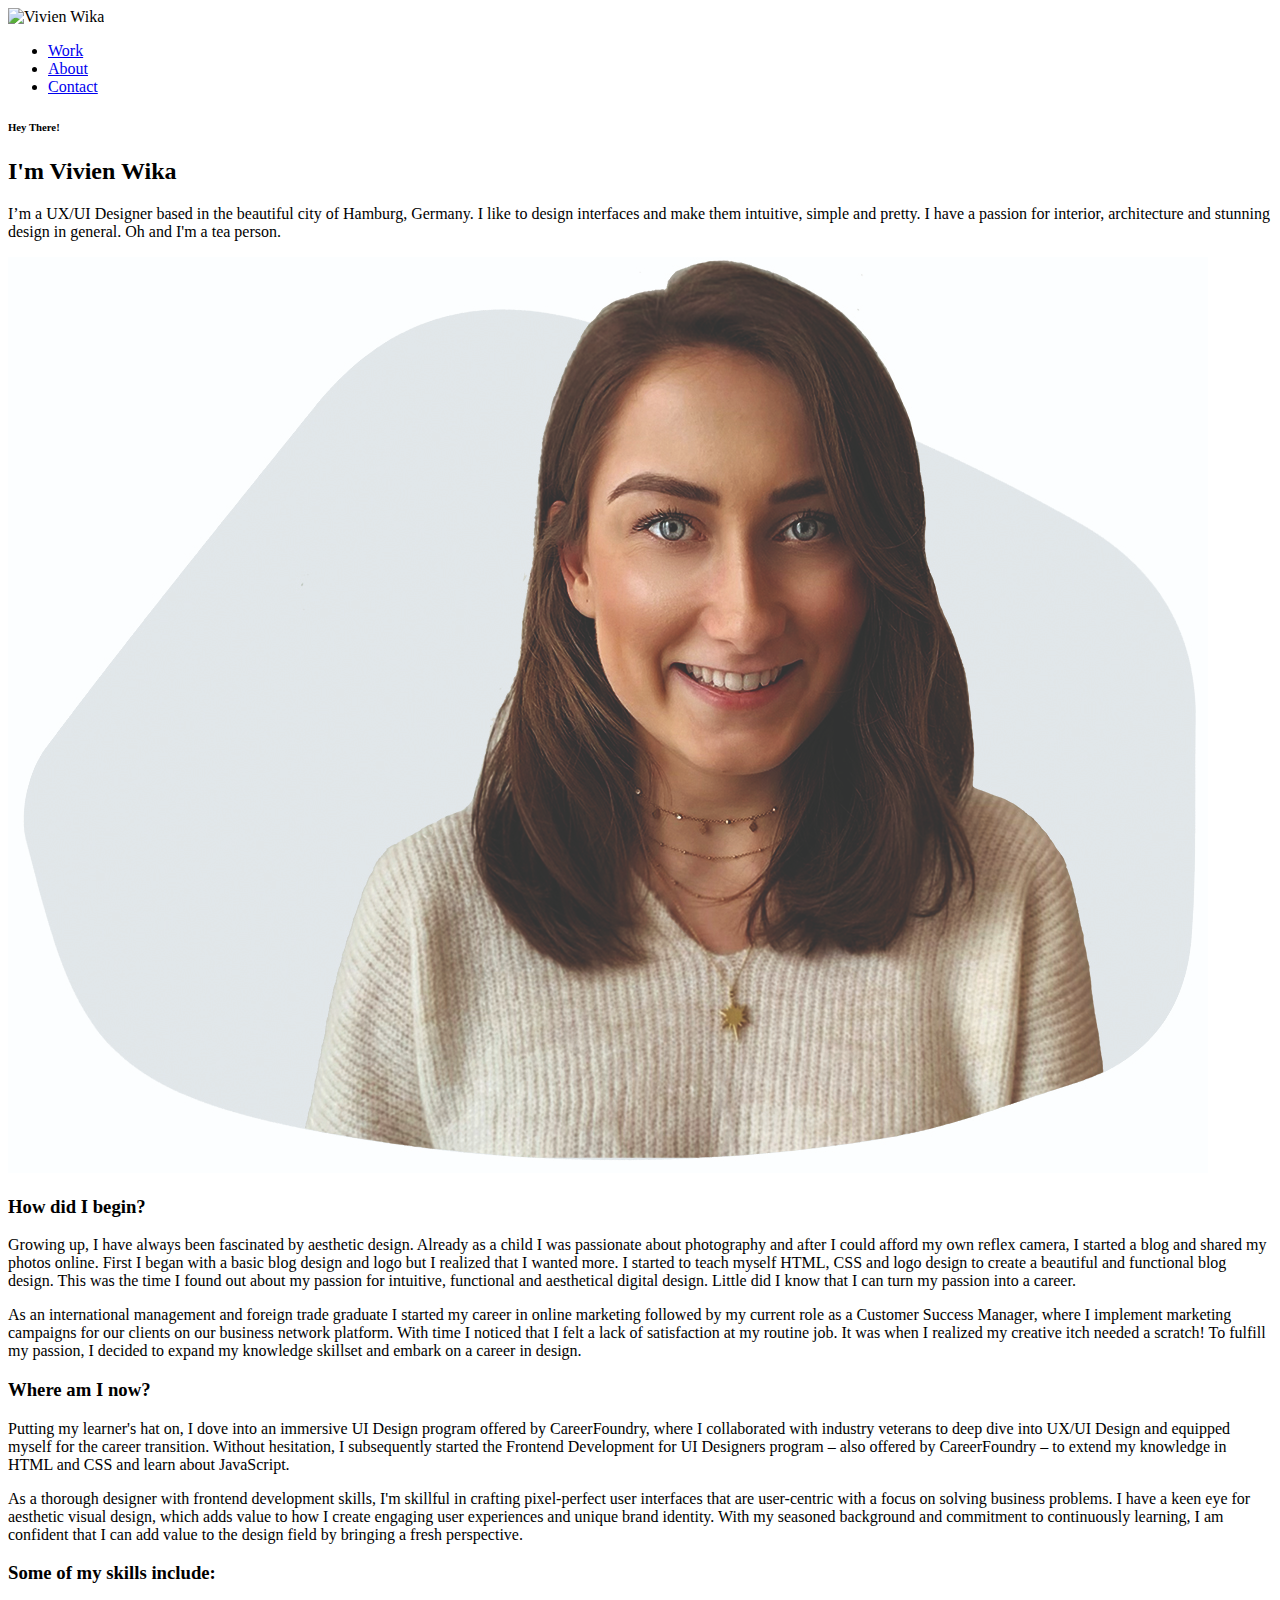
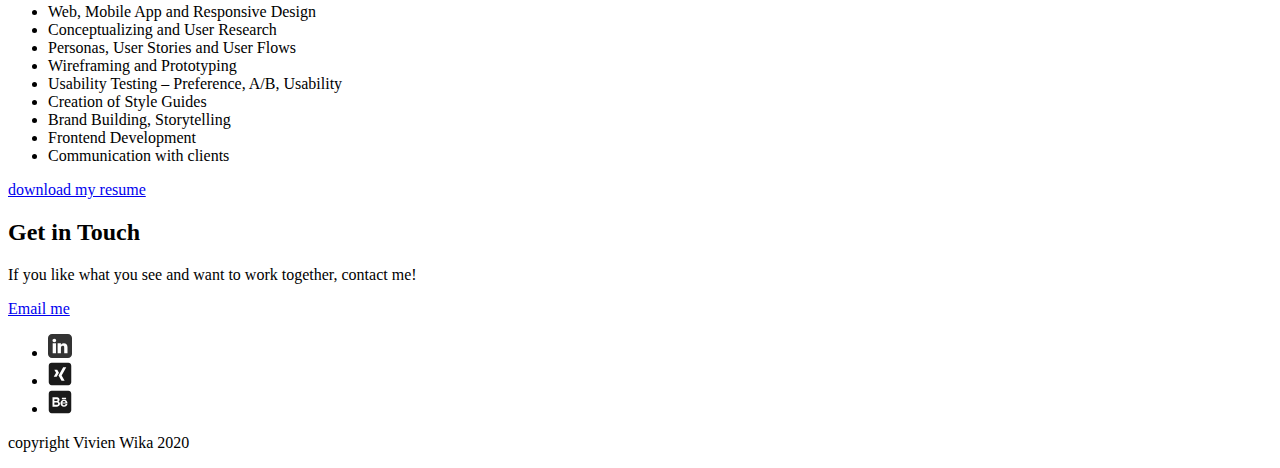
==== about.html @ 9d36b04e "Initial commit" ====
<!DOCTYPE HTML>
<html>

<head>
  <link rel="apple-touch-icon" sizes="152x152" href="img/favicon/apple-touch-icon.png">
  <link rel="icon" type="image/png" sizes="32x32" href="img/favicon/favicon-32x32.png">
  <link rel="icon" type="image/png" sizes="16x16" href="img/favicon/favicon-16x16.png">
  <link rel="manifest" href="img/favicon/site.webmanifest">
  <link rel="mask-icon" href="img/favicon/safari-pinned-tab.svg" color="#5bbad5">
  <meta name="msapplication-TileColor" content="#2b5797">
  <meta name="theme-color" content="#ffffff">
  <meta http-equiv="Content-Type" content="text/html; charset=utf-8">
  <meta name="author" content="YourName">
  <meta name="description" content="Short description including keywords related to the pages content for SEO purposes">
  <title>About Me</title>
</head>

<body>
  <!-- For the header -->
  <header>
    <!-- For the navigation -->
    <div>
      <img src="img/logo.png" alt="Vivien Wika">
      <nav>
        <ul>
          <li> <a href="index.html">Work</a></li>
          <li> <a href="about.html">About</a></li>
          <li> <a href="#contact">Contact</a></li>
        </ul>
      </nav>
    </div>
  </header>

  <!-- For the main section  -->
  <main>
    <div>
      <div>
        <div>
          <h6>Hey There!</h6>
          <h2>I'm Vivien Wika</h2>
          <p>I’m a UX/UI Designer based in the beautiful city of Hamburg, Germany. I like to design interfaces and make them intuitive, simple and pretty. I have a passion for interior, architecture and stunning design in general. Oh and I'm a tea
            person.</p>
        </div>
        <div>
          <picture>
            <source srcset="img/about/about_page@1x.jpg" media="(max-width:767px)">
            <img src="img/about/about_page@2x.jpg" alt="Vivien Wika">
          </picture>
        </div>
      </div>
    </div>

    <div>
      <div>
        <h3>How did I begin?</h3>
        <p>Growing up, I have always been fascinated by aesthetic design. Already as a child I was passionate about photography and after I could afford my own reflex camera, I started a blog and shared my photos online. First I began with a basic
          blog design and logo but I realized that I wanted more. I started to teach myself HTML, CSS and logo design to create a beautiful and functional blog design. This was the time I found out about my passion for intuitive, functional and
          aesthetical digital design. Little did I know that I can turn my passion into a career.</p>
        <p>As an international management and foreign trade graduate I started my career in online marketing followed by my current role as a Customer Success Manager, where I implement marketing campaigns for our clients on our business network
          platform. With time I noticed that I felt a lack of satisfaction at my routine job. It was when I realized my creative itch needed a scratch! To fulfill my passion, I decided to expand my knowledge skillset and embark on a career in design.
        </p>
        <h3>Where am I now?</h3>
        <p>Putting my learner's hat on, I dove into an immersive UI Design program offered by CareerFoundry, where I collaborated with industry veterans to deep dive into UX/UI Design and equipped myself for the career transition. Without hesitation,
          I subsequently started the Frontend Development for UI Designers program – also offered by CareerFoundry – to extend my knowledge in HTML and CSS and learn about JavaScript.</p>
        <p>As a thorough designer with frontend development skills, I'm skillful in crafting pixel-perfect user interfaces that are user-centric with a focus on solving business problems. I have a keen eye for aesthetic visual design, which adds
          value to how I create engaging user experiences and unique brand identity. With my seasoned background and commitment to continuously learning, I am confident that I can add value to the design field by bringing a fresh perspective.
        </p>
        <h3>Some of my skills include:</h3>
        <ul>
          <li>Web, Mobile App and Responsive Design</li>
          <li>Conceptualizing and User Research</li>
          <li>Personas, User Stories and User Flows</li>
          <li>Wireframing and Prototyping</li>
          <li>Usability Testing – Preference, A/B, Usability</li>
          <li>Creation of Style Guides</li>
          <li>Brand Building, Storytelling</li>
          <li>Frontend Development</li>
          <li>Communication with clients‍</li>
        </ul>
        <a href="files/cv.pdf">download my resume</a>
      </div>
    </div>


  </main>

  <!-- For the footer  -->
  <footer id="contact">
    <div>
      <h2>Get in Touch</h2>
      <p>If you like what you see and want to work together, contact me!</p>
      <div>
        <a href="mailto:hello@vivienwika.com">Email me</a>
      </div>
      <div>
        <ul>
          <li> <a href="https://www.linkedin.com/in/vivien-wika/" target="_blank">
              <svg height="24" id="svg4647" version="1.1" viewBox="0 0 6.3499999 6.3500002" width="24" xmlns="http://www.w3.org/2000/svg" xmlns:cc="http://creativecommons.org/ns#" xmlns:dc="http://purl.org/dc/elements/1.1/"
                xmlns:inkscape="http://www.inkscape.org/namespaces/inkscape" xmlns:rdf="http://www.w3.org/1999/02/22-rdf-syntax-ns#" xmlns:sodipodi="http://sodipodi.sourceforge.net/DTD/sodipodi-0.dtd" xmlns:svg="http://www.w3.org/2000/svg">
                <defs id="defs4641" />
                <g id="layer1" transform="translate(0,-290.64999)">
                  <path
                    d="M 1.058333,234.10475 C 0.47201702,234.10475 2.4999999e-8,234.57677 2.4999999e-8,235.16308 v 4.23334 c 0,0.58631 0.472016995000001,1.05833 1.058332975000001,1.05833 h 4.233334 c 0.586317,0 1.058333,-0.47202 1.058333,-1.05833 v -4.23334 c 0,-0.58631 -0.472016,-1.05833 -1.058333,-1.05833 z m 0.794267,1.05833 h 2.644283 c 0.435161,0 0.795301,0.35808 0.795301,0.79324 v 2.64635 c 0,0.43516 -0.36014,0.79271 -0.795301,0.79271 H 1.8526 c -0.435161,0 -0.794783,-0.35755 -0.794783,-0.79271 v -2.64635 c 0,-0.43516 0.359622,-0.79324 0.794783,-0.79324 z m 0,0.52969 c -0.151155,0 -0.265617,0.11239 -0.265617,0.26355 v 2.64635 c 0,0.15115 0.114462,0.26355 0.265617,0.26355 h 2.644283 c 0.151156,0 0.266134,-0.1124 0.266134,-0.26355 v -2.64635 c 0,-0.15116 -0.114978,-0.26355 -0.266134,-0.26355 z m 2.380734,0.26406 a 0.26458334,0.26458334 0 0 1 0.264583,0.26459 0.26458334,0.26458334 0 0 1 -0.264583,0.26458 0.26458334,0.26458334 0 0 1 -0.264584,-0.26458 0.26458334,0.26458334 0 0 1 0.264584,-0.26459 z M 3.175,236.22193 c 0.581368,0 1.058334,0.47697 1.058334,1.05834 0,0.58136 -0.476966,1.05885 -1.058334,1.05885 -0.581367,0 -1.05885,-0.47749 -1.05885,-1.05885 0,-0.58137 0.477483,-1.05834 1.05885,-1.05834 z m 0,0.52917 c -0.295384,0 -0.529683,0.23378 -0.529683,0.52917 0,0.29538 0.234299,0.52968 0.529683,0.52968 0.295385,0 0.529167,-0.2343 0.529167,-0.52968 0,-0.29539 -0.233782,-0.52917 -0.529167,-0.52917 z"
                    id="rect4598" style="opacity:1;fill:#333333;fill-opacity:1;stroke:none;stroke-width:0.26458335;stroke-linecap:butt;stroke-linejoin:miter;stroke-miterlimit:4;stroke-dasharray:none;stroke-dashoffset:0;stroke-opacity:1" />
                  <path
                    d="M 1.058333,290.64999 C 0.47201602,290.64999 2.4999999e-8,291.12201 2.4999999e-8,291.70832 v 4.23334 c 0,0.58631 0.472015995000001,1.05833 1.058332975000001,1.05833 h 4.233333 c 0.586317,0 1.058334,-0.47202 1.058334,-1.05833 v -4.23334 c 0,-0.58631 -0.472017,-1.05833 -1.058334,-1.05833 z m 0.617016,1.26866 c 0.268058,-1e-4 0.485707,0.20104 0.485241,0.44855 -4.5e-5,0.24717 -0.217543,0.44762 -0.485241,0.44752 -0.267694,10e-5 -0.484679,-0.20035 -0.484724,-0.44752 -5.29e-4,-0.24751 0.216667,-0.44865 0.484724,-0.44855 z m 2.518709,1.1808 c 0.57412,0 0.965317,0.35647 0.965317,1.02733 v 1.60455 H 4.288626 v -1.60455 c 0,-0.17923 -0.105114,-0.35967 -0.390673,-0.35967 -0.478571,0 -0.480592,0.48161 -0.480592,0.65733 v 1.30689 H 2.546614 v -2.61327 h 0.870747 v 0.43563 c 0,0 0.213278,-0.45424 0.776697,-0.45424 z m -2.953824,0.0186 h 0.870747 v 2.61327 H 1.240234 Z"
                    id="rect5222" style="opacity:1;fill:#333333;fill-opacity:1;stroke:none;stroke-width:0.26458335;stroke-linecap:butt;stroke-linejoin:miter;stroke-miterlimit:4;stroke-dasharray:none;stroke-dashoffset:0;stroke-opacity:1" />
                </g>
              </svg>
            </a></li>
          <li><a href="https://www.xing.com/profile/Vivien_Wika/cv" target="_blank">
              <svg height="24px" style="enable-background:new 0 0 512 512;" version="1.1" viewBox="0 0 512 512" width="24px" xml:space="preserve" xmlns="http://www.w3.org/2000/svg" xmlns:xlink="http://www.w3.org/1999/xlink">
                <g id="xing__x2C__logo__x2C__design__x2C__social__x2C__media">
                  <path
                    d="M434.478,16H77.519C43.718,16,16,43.717,16,77.521v356.957   C16,468.286,43.718,496,77.519,496h356.959C468.278,496,496,468.286,496,434.479V77.521C496,43.717,468.278,16,434.478,16z    M122.321,312l49.123-81.018L134.597,166h62.355l36.822,64.982L184.655,312H122.321z M354.728,398h-66.146l-63.306-111.336   L323.514,114h66.14l-98.25,172.664L354.728,398z"
                    style="fill-rule:evenodd;clip-rule:evenodd;fill:#1A1A1A;" />
                </g>
                <g id="Layer_1" />
              </svg>
            </a></li>
          <li> <a href="https://www.behance.net/vivienwika" target="_blank">
              <svg height="24px" style="enable-background:new 0 0 512 512;" version="1.1" viewBox="0 0 512 512" width="24px" xml:space="preserve" xmlns="http://www.w3.org/2000/svg" xmlns:xlink="http://www.w3.org/1999/xlink">
                <g id="behance__x2C__social__x2C__media">
                  <g>
                    <path d="M205.918,215.982c0-11.053-9.094-19.982-20.176-19.982H136v40    h49.743C196.824,236,205.918,227.049,205.918,215.982z" style="fill-rule:evenodd;clip-rule:evenodd;fill:#1A1A1A;" />
                    <path d="M185.743,266H136v50h59.972    c11.071,0,19.86-12.942,19.86-24.021C215.832,270.719,196.824,266,185.743,266z" style="fill-rule:evenodd;clip-rule:evenodd;fill:#1A1A1A;" />
                    <path
                      d="M434.479,16H77.521C43.717,16,16,43.718,16,77.522v356.955    C16,468.281,43.717,496,77.521,496h356.957C468.286,496,496,468.281,496,434.478V77.522C496,43.718,468.286,16,434.479,16z     M296,166h90v30h-90V166z M195.972,356H96V156h99.972c27.521,0,49.936,22.331,49.936,50.146c0,17.872-9.646,33.703-23.832,42.496    c19.573,6.805,34.058,25.445,34.058,47.293C256.133,329.107,228.88,356,195.972,356z M416,286H306.081    c1.407,22,16.164,40.031,35.179,40.031c18.718,0,29.23-12.031,32.916-30.031h40.576c-6.805,34-28.374,60.123-73.492,60.123    c-45.4,0-75.204-33.466-75.204-75.167c0-41.426,29.717-74.871,75.117-74.871c45.118,0,74.827,33.446,74.827,74.864    C416,282.64,416,284,416,286z"
                      style="fill-rule:evenodd;clip-rule:evenodd;fill:#1A1A1A;" />
                    <path d="M341.26,236.207c-17.593,0-30.927,11.793-33.213,29.793    h66.129C371.332,248,358.563,236.207,341.26,236.207z" style="fill-rule:evenodd;clip-rule:evenodd;fill:#1A1A1A;" />
                  </g>
                </g>
                <g id="Layer_1" />
              </svg>
            </a></li>
        </ul>
        <p>copyright Vivien Wika 2020</p>
      </div>
    </div>
  </footer>
</body>

</html>
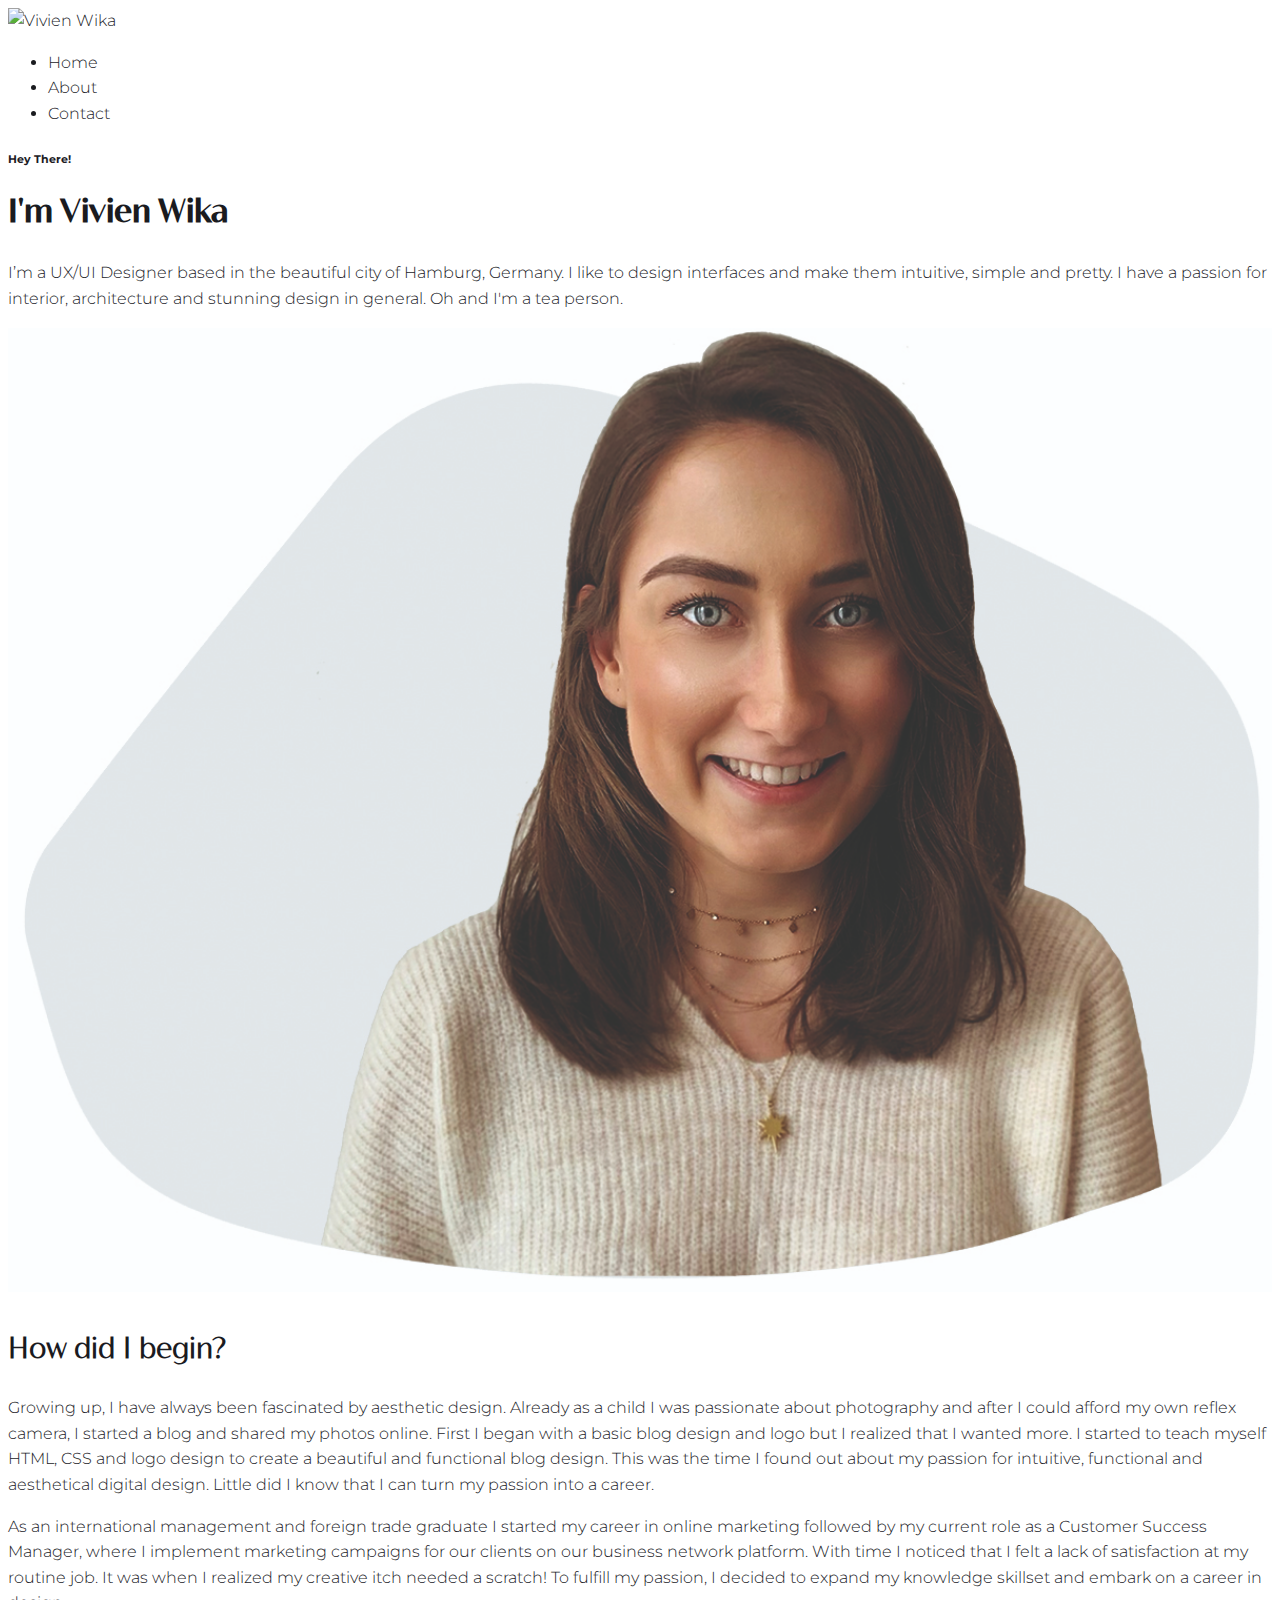
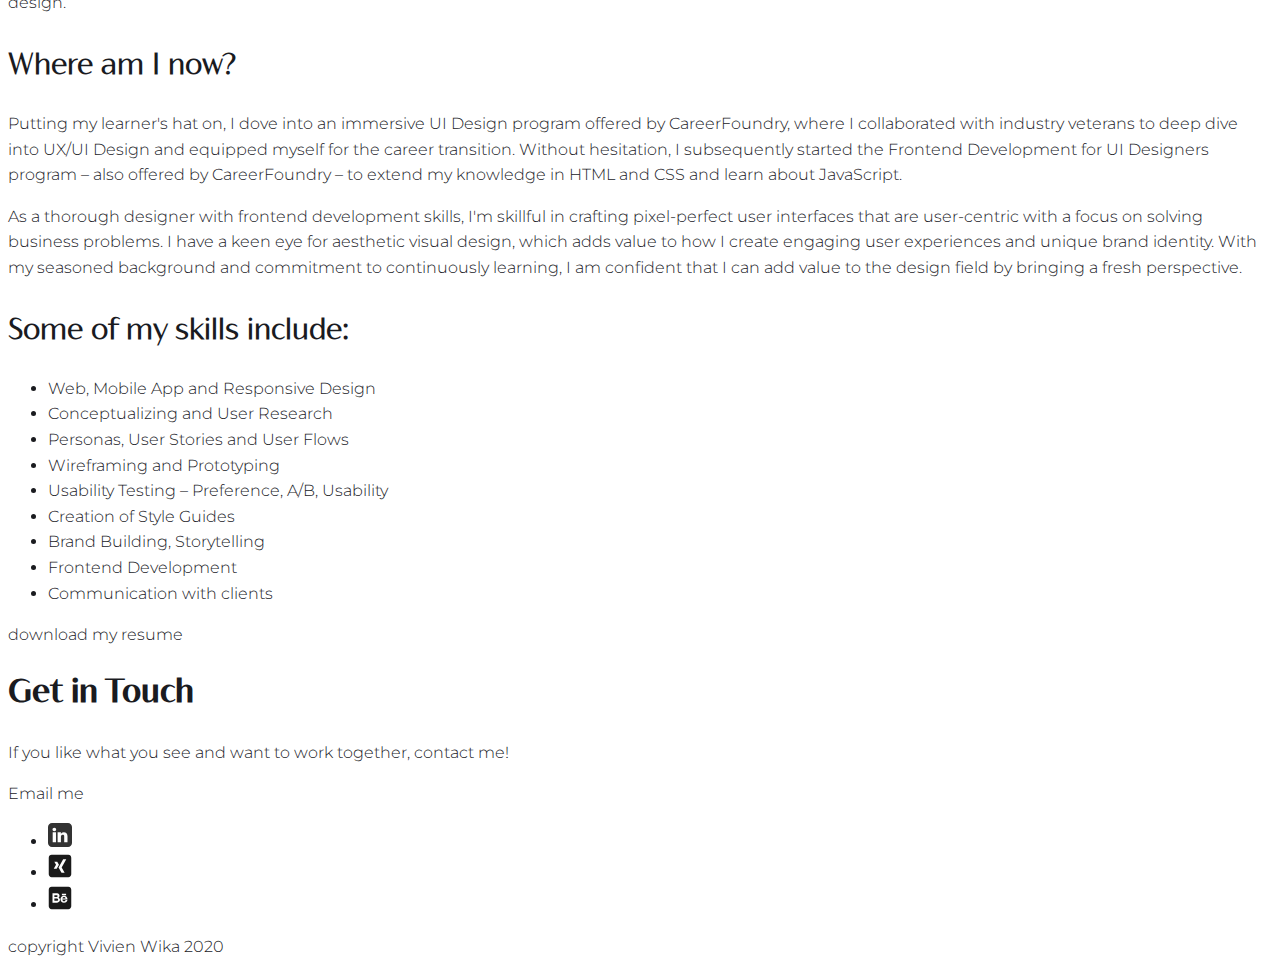
==== commit 3dda3f9b: "update about page" ====
--- a/about.html
+++ b/about.html
@@ -12,7 +12,14 @@
   <meta http-equiv="Content-Type" content="text/html; charset=utf-8">
   <meta name="author" content="YourName">
   <meta name="description" content="Short description including keywords related to the pages content for SEO purposes">
-  <title>About Me</title>
+  <title>About Vivien Wika</title>
+  <link rel="stylesheet" type="text/css" href="https://cdnjs.cloudflare.com/ajax/libs/normalize/8.0.0/normalize.min.css">
+  <link rel="stylesheet" type="text/css" href="css/style.css">
+  <meta name="viewport" content="width=device-width, initial-scale=1">
+  <link rel="preconnect" href="https://fonts.gstatic.com">
+  <link rel="preconnect" href="https://fonts.gstatic.com">
+  <link rel="preconnect" href="https://fonts.gstatic.com">
+  <link href="https://fonts.googleapis.com/css2?family=Montserrat:ital,wght@0,400;0,500;1,400&display=swap" rel="stylesheet">
 </head>
 
 <body>
@@ -20,10 +27,12 @@
   <header>
     <!-- For the navigation -->
     <div>
-      <img src="img/logo.png" alt="Vivien Wika">
+      <a href="index.html">
+      <img src="img/logo.png" alt="Vivien Wika" class="logo">
+		</a>
       <nav>
         <ul>
-          <li> <a href="index.html">Work</a></li>
+          <li> <a href="index.html">Home</a></li>
           <li> <a href="about.html">About</a></li>
           <li> <a href="#contact">Contact</a></li>
         </ul>
--- a/css/style.css
+++ b/css/style.css
@@ -0,0 +1,153 @@
+/*
+Colors used:
+Primary Color (Blue): #05676e;
+Secondary Color (Green): #489c79;
+*/
+/* #### Generated By: http://www.cufonfonts.com #### */
+@font-face {
+  font-family: 'Bw Vivant Skinny';
+  font-style: normal;
+  font-weight: normal;
+  src: local('Bw Vivant Skinny'), url('BwVivant-Skinny.woff') format('woff');
+}
+
+@font-face {
+  font-family: 'Bw Vivant Thin';
+  font-style: normal;
+  font-weight: normal;
+  src: local('Bw Vivant Thin'), url('bw-vivant-thin.woff') format('woff');
+}
+
+@font-face {
+  font-family: 'Bw Vivant Light';
+  font-style: normal;
+  font-weight: normal;
+  src: local('Bw Vivant Light'), url('bw-vivant-light.woff') format('woff');
+}
+
+@font-face {
+  font-family: 'Bw Vivant Medium';
+  font-style: normal;
+  font-weight: normal;
+  src: local('Bw Vivant Medium'), url('bw-vivant-medium.woff') format('woff');
+}
+
+@font-face {
+  font-family: 'Bw Vivant bw-vivant-black';
+  font-style: normal;
+  font-weight: normal;
+  src: local('Bw Vivant bw-vivant-black'), url('bw-vivant-black.woff') format('woff');
+}
+
+@font-face {
+  font-family: 'bw-vivant-black bw-vivant-black';
+  font-style: normal;
+  font-weight: normal;
+  src: local('bw-vivant-black bw-vivant-black'), url('bw-vivant-bold.woff') format('woff');
+}
+
+img {
+  width: 100%;
+}
+
+.logo {
+  width: 30%;
+}
+
+body {
+  background-color: #ffffff;
+  font-family: 'Montserrat', sans-serif;
+  font-size: 16px;
+  /* Sets the font size to 16px */
+  font-weight: 300;
+  /* Sets the font weight to 300 */
+  line-height: 1.6;
+  /* Sets the line-height to 1.6 * the font-size */
+  color: #1a1b1f;
+}
+
+h1, h2, h3, h4 {
+  line-height: 1.4;
+  font-family: 'Bw Vivant Light';
+}
+
+h1 {
+  font-size: 54px;
+  color: #333333;
+}
+
+.h1.bold {
+  font-family: 'Bw Vivant bw-vivant-black';
+}
+
+h2 {
+  font-size: 30px;
+  font-family: 'Bw Vivant Medium';
+}
+
+h3 {
+  font-size: 28px;
+}
+
+h4 {
+  font-size: 21px;
+  font-family: 'Bw Vivant Medium';
+}
+
+a {
+  color: #1a1b1f;
+  text-decoration: none;
+}
+
+a:hover,
+a:focus {
+  color: rgba(26, 27, 31, 0.8);
+}
+
+a:visited {
+  /* visited link */
+  color: #222222;
+}
+
+a:active {
+  /* selected link */
+  color: #994c30;
+}
+
+.button {
+  display: inline-block;
+  /* since the <a> tag is inline by default, we need to change this to inline-block, but more on this in the next exercise */
+  background-color: #e9e7e1;
+  color: #222222;
+  font-size: 13px;
+  /* needed to override the default link color */
+  font-weight: 500;
+  padding-left: 35px;
+  padding-right: 35px;
+  padding-top: 20px;
+  padding-bottom: 20px;
+  border-radius: 3px;
+  text-transform: uppercase;
+  border-top-left-radius: 0px;
+  border-top-right-radius: 20px;
+  border-bottom-left-radius: 20px;
+  border-bottom-right-radius: 20px;
+  letter-spacing: 1px;
+  /* width of the border, type, color */
+  transition: 0.6s;
+}
+
+.button:hover {
+  background-color: #333333;
+  color: #ffffff;
+  /* Reduces the opacity of the button to 80% */
+  text-decoration: none;
+}
+
+.button:active {
+  color: #994c30;
+}
+
+.button:active {
+  color: #222222;
+}
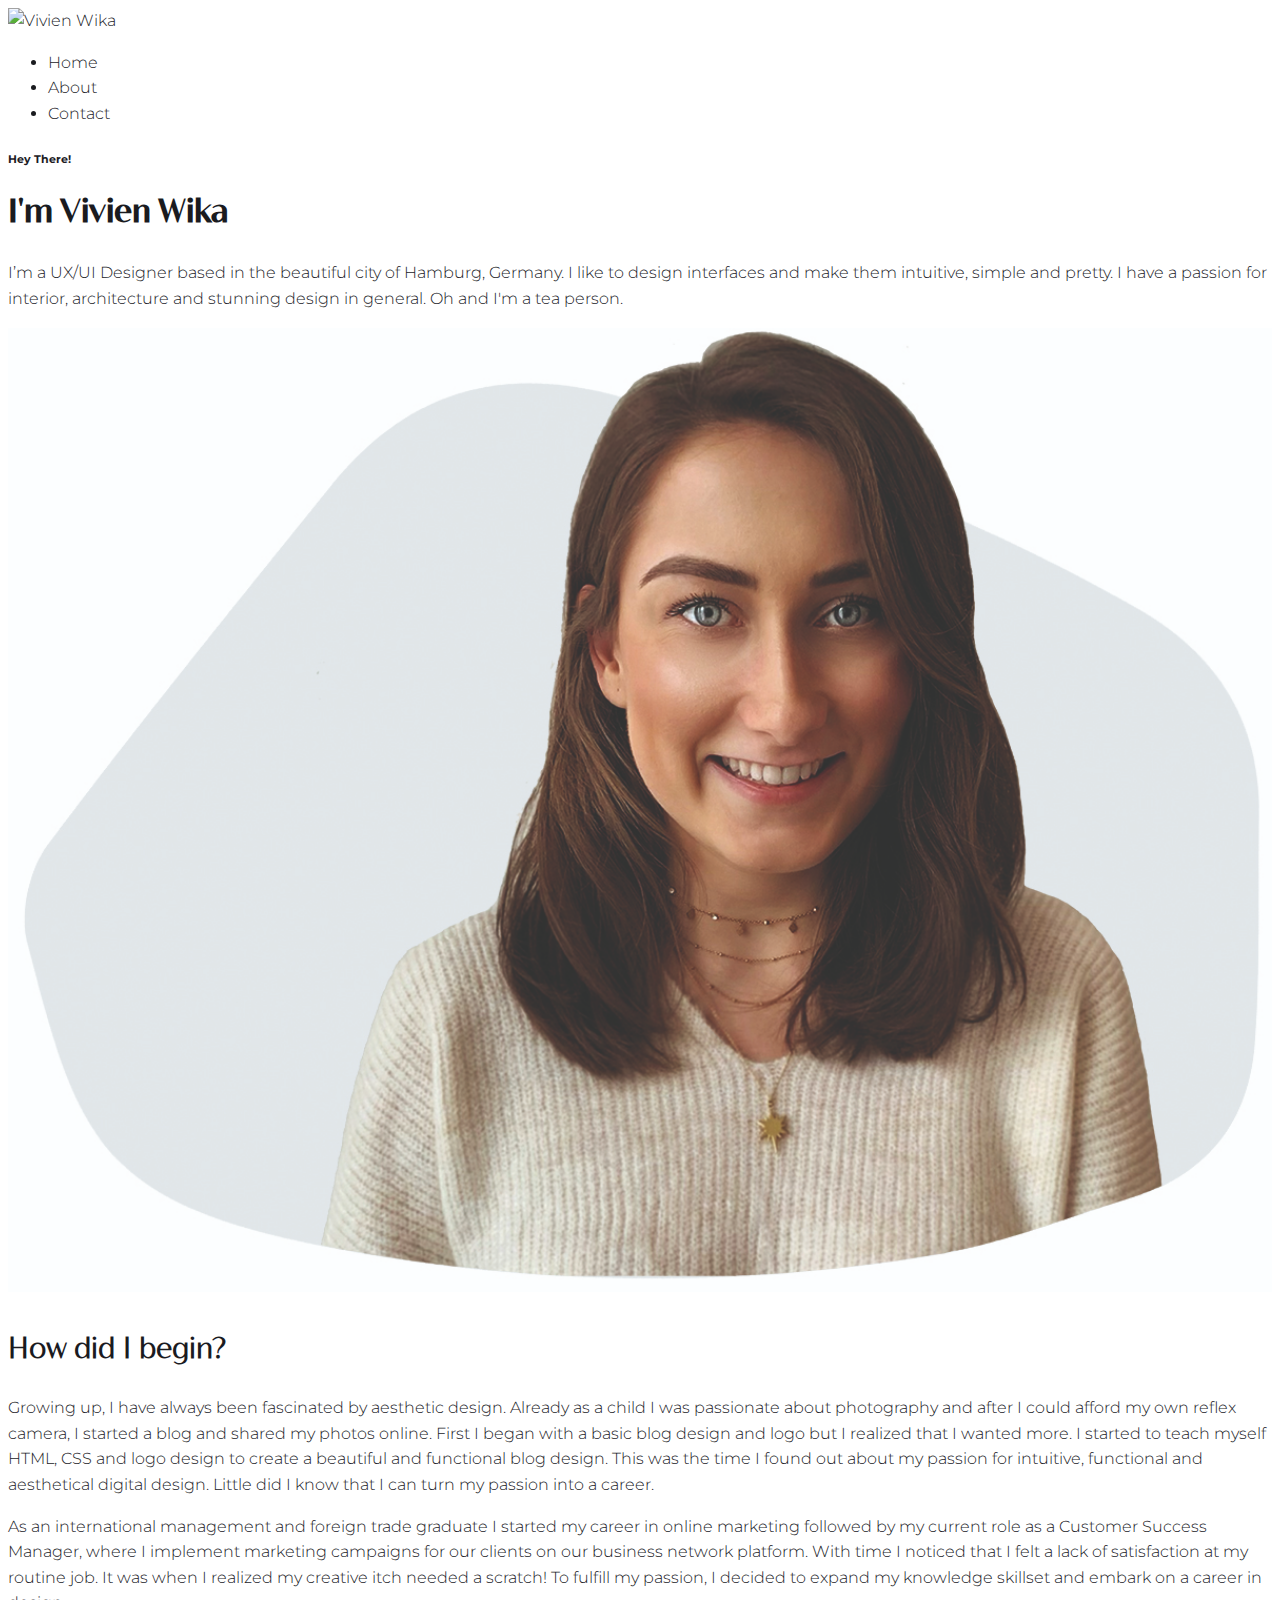
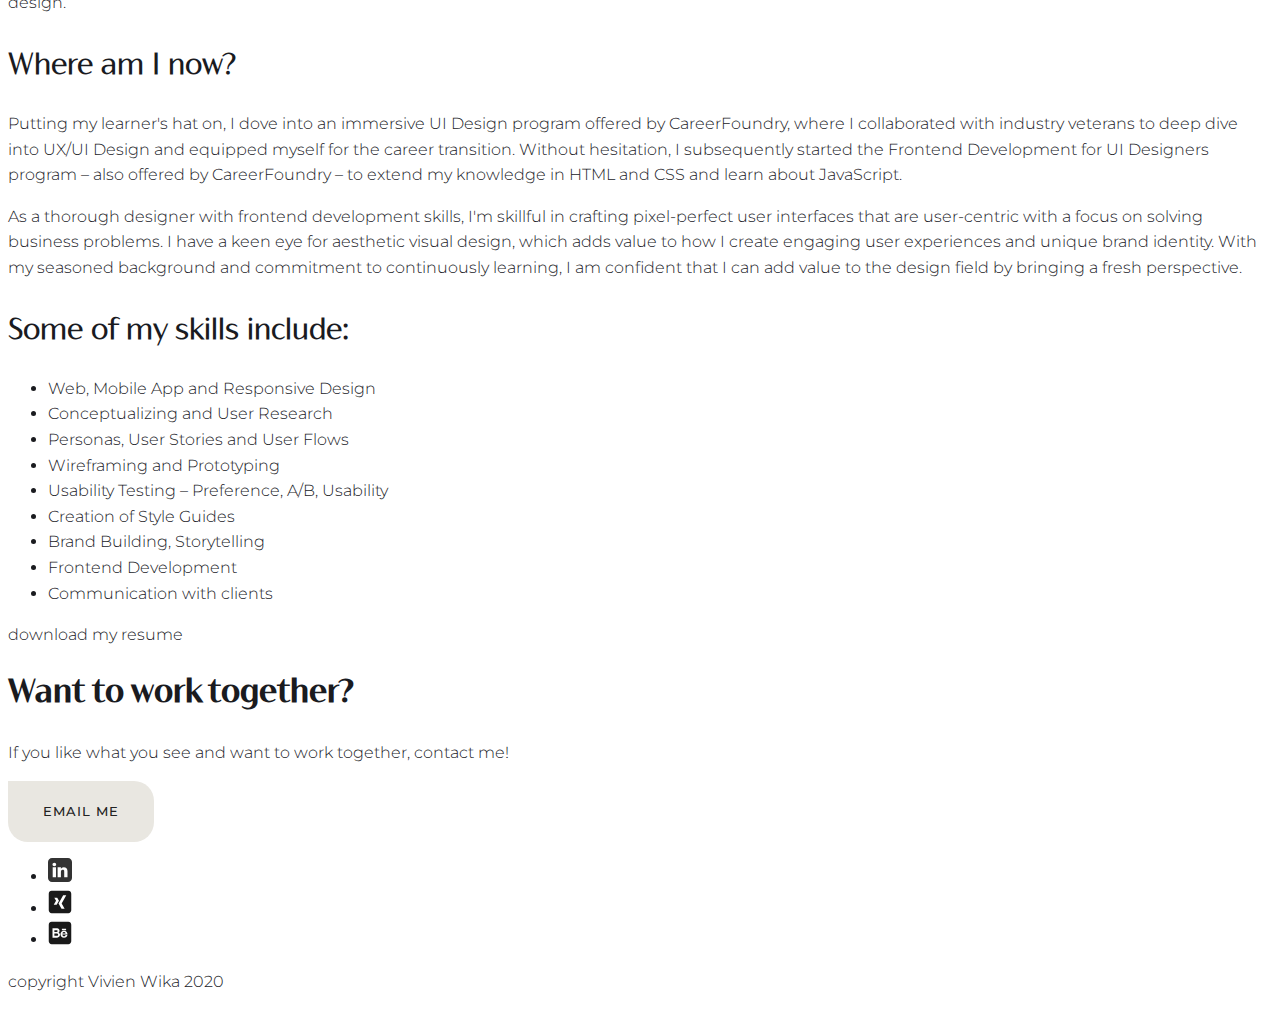
==== commit 02789d0e: "update about page" ====
--- a/about.html
+++ b/about.html
@@ -24,25 +24,25 @@
 
 <body>
   <!-- For the header -->
-  <header>
-    <!-- For the navigation -->
-    <div>
-      <a href="index.html">
-      <img src="img/logo.png" alt="Vivien Wika" class="logo">
-		</a>
-      <nav>
-        <ul>
-          <li> <a href="index.html">Home</a></li>
-          <li> <a href="about.html">About</a></li>
-          <li> <a href="#contact">Contact</a></li>
-        </ul>
-      </nav>
-    </div>
-  </header>
+	<header>
+		<!-- For the navigation -->
+		<div class="container">
+			<a href="index.html">
+				<img src="img/logo.png" alt="Vivien Wika" class="logo">
+			</a>
+			<nav>
+				<ul>
+					<li> <a href="index.html">Home</a></li>
+					<li> <a href="about.html">About</a></li>
+					<li> <a href="#contact">Contact</a></li>
+				</ul>
+			</nav>
+		</div>
+	</header>
 
   <!-- For the main section  -->
   <main>
-    <div>
+    <div class="container">
       <div>
         <div>
           <h6>Hey There!</h6>
@@ -59,7 +59,7 @@
       </div>
     </div>
 
-    <div>
+    <div class="container">
       <div>
         <h3>How did I begin?</h3>
         <p>Growing up, I have always been fascinated by aesthetic design. Already as a child I was passionate about photography and after I could afford my own reflex camera, I started a blog and shared my photos online. First I began with a basic
@@ -95,13 +95,13 @@
 
   <!-- For the footer  -->
   <footer id="contact">
-    <div>
-      <h2>Get in Touch</h2>
+    <div class="container">
+      <h2>Want to work together?</h2>
       <p>If you like what you see and want to work together, contact me!</p>
       <div>
-        <a href="mailto:hello@vivienwika.com">Email me</a>
+        <a href="mailto:hello@vivienwika.com" class="button">Email me</a>
       </div>
-      <div>
+      <div class="footer-menu">
         <ul>
           <li> <a href="https://www.linkedin.com/in/vivien-wika/" target="_blank">
               <svg height="24" id="svg4647" version="1.1" viewBox="0 0 6.3499999 6.3500002" width="24" xmlns="http://www.w3.org/2000/svg" xmlns:cc="http://creativecommons.org/ns#" xmlns:dc="http://purl.org/dc/elements/1.1/"
@@ -143,6 +143,8 @@
               </svg>
             </a></li>
         </ul>
+      </div>
+      <div>
         <p>copyright Vivien Wika 2020</p>
       </div>
     </div>
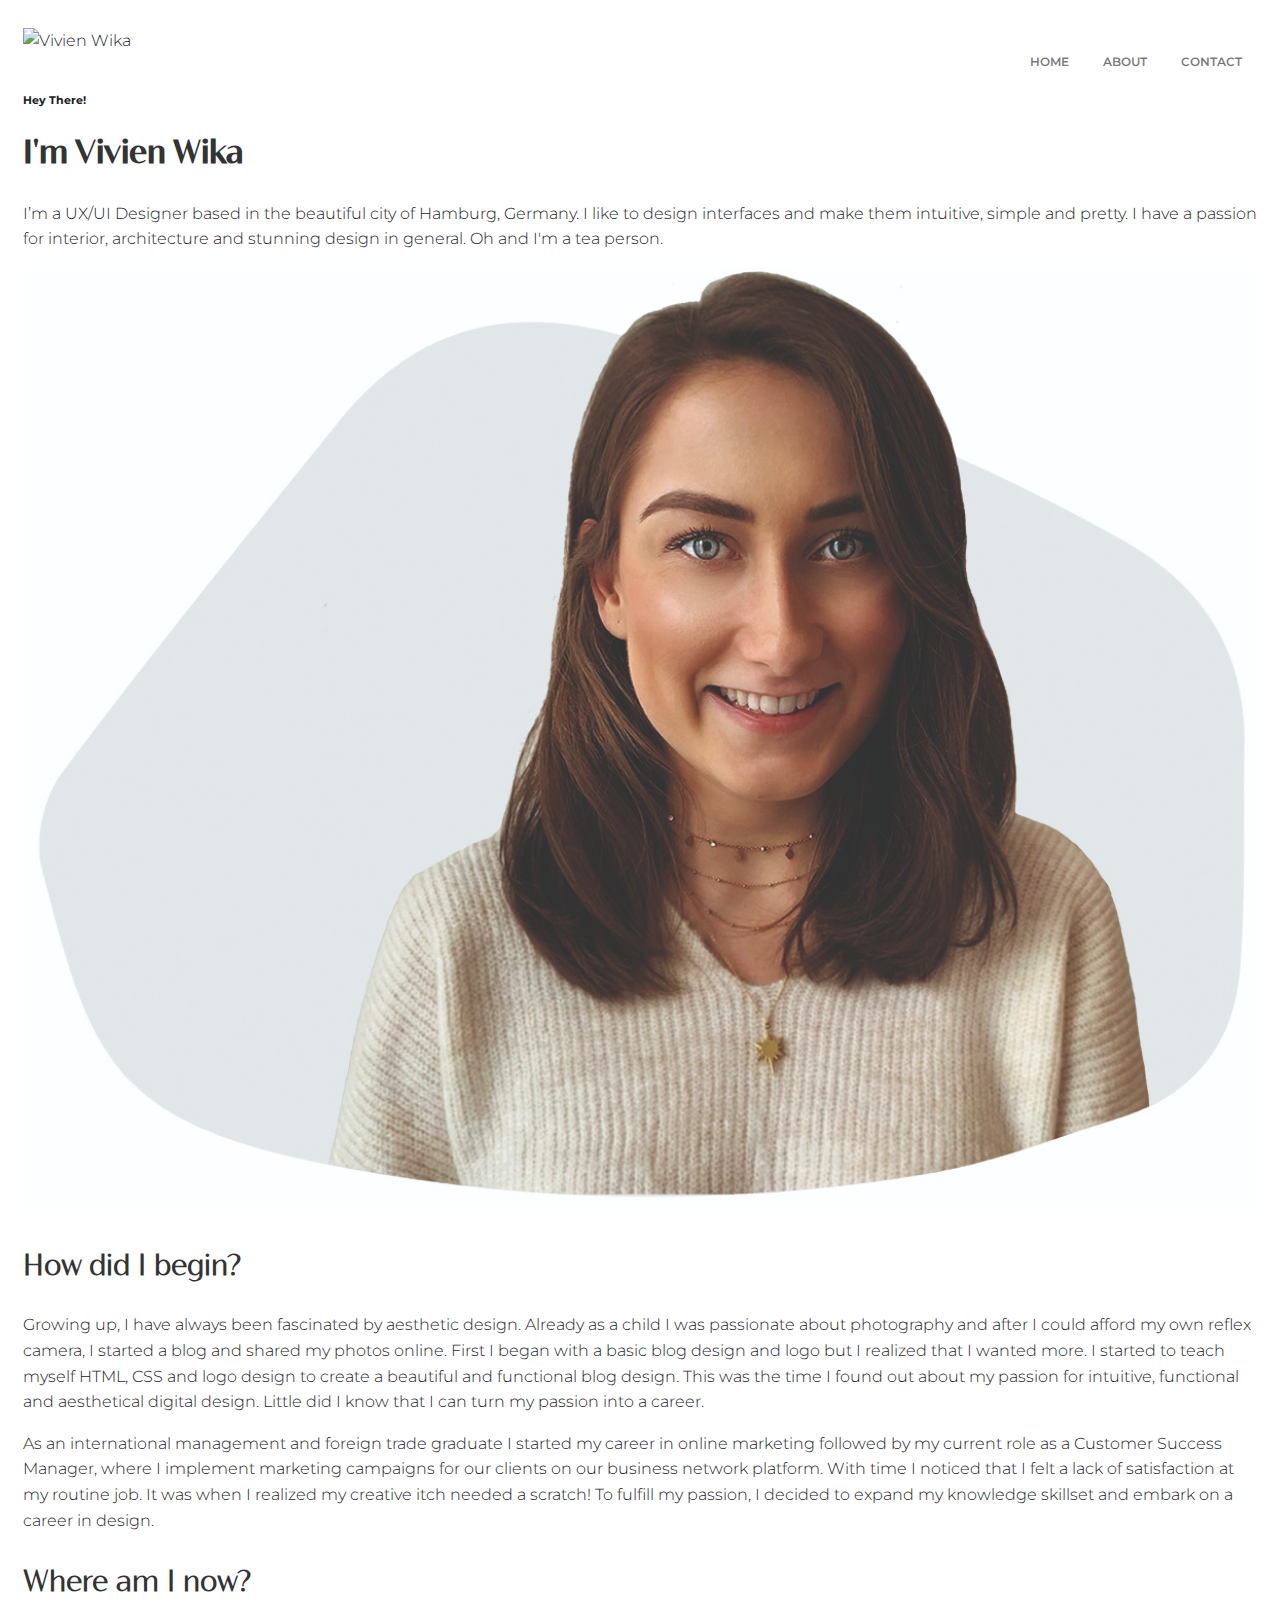
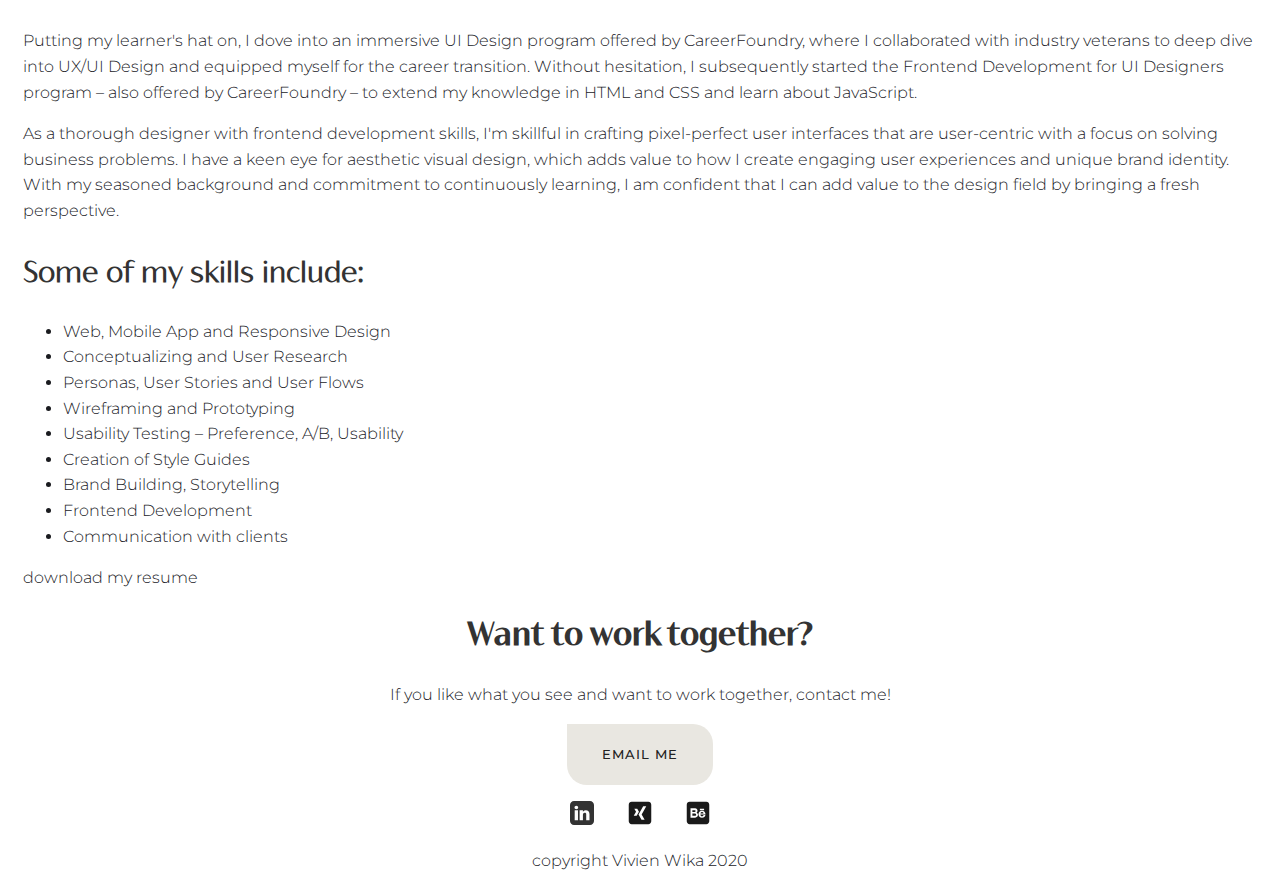
==== commit 92251319: "add responsive mobile menu" ====
--- a/about.html
+++ b/about.html
@@ -20,6 +20,7 @@
   <link rel="preconnect" href="https://fonts.gstatic.com">
   <link rel="preconnect" href="https://fonts.gstatic.com">
   <link href="https://fonts.googleapis.com/css2?family=Montserrat:ital,wght@0,400;0,500;1,400&display=swap" rel="stylesheet">
+  <script src="https://kit.fontawesome.com/9abb0e4e04.js" crossorigin="anonymous"></script>
 </head>
 
 <body>
@@ -28,6 +29,7 @@
 		<!-- For the navigation -->
 		<div class="container">
 			<a href="index.html">
+        				<div class="navtoggle" id="myNavtoggle">
 				<img src="img/logo.png" alt="Vivien Wika" class="logo">
 			</a>
 			<nav>
@@ -35,6 +37,7 @@
 					<li> <a href="index.html">Home</a></li>
 					<li> <a href="about.html">About</a></li>
 					<li> <a href="#contact">Contact</a></li>
+          					<li><a href="javascript:void(0);" class="icon" onclick="myFunction()"><i class="fas fa-bars"></i></a></li>
 				</ul>
 			</nav>
 		</div>
@@ -149,6 +152,8 @@
       </div>
     </div>
   </footer>
+  <script src="https://code.jquery.com/jquery-3.5.1.min.js" integrity="sha256-9/aliU8dGd2tb6OSsuzixeV4y/faTqgFtohetphbbj0=" crossorigin="anonymous"></script>
+  	<script src="js/scripts.js"></script>
 </body>
 
 </html>
--- a/css/style.css
+++ b/css/style.css
@@ -46,12 +46,13 @@
   src: local('bw-vivant-black bw-vivant-black'), url('bw-vivant-bold.woff') format('woff');
 }
 
+
 img {
   width: 100%;
 }
 
-.logo {
-  width: 30%;
+* {
+  box-sizing: border-box;
 }
 
 body {
@@ -69,11 +70,12 @@
 h1, h2, h3, h4 {
   line-height: 1.4;
   font-family: 'Bw Vivant Light';
+    color: #333333;
 }
 
 h1 {
-  font-size: 54px;
-  color: #333333;
+  font-size: 36px;
+
 }
 
 .h1.bold {
@@ -87,6 +89,7 @@
 
 h3 {
   font-size: 28px;
+  font-weight: 600;
 }
 
 h4 {
@@ -97,6 +100,7 @@
 a {
   color: #1a1b1f;
   text-decoration: none;
+    transition: 0.6s;
 }
 
 a:hover,
@@ -151,3 +155,205 @@
 .button:active {
   color: #222222;
 }
+
+/* Layout styling */
+.container {
+  max-width: 1200px;
+  padding: 0 15px;
+}
+
+.row {
+  margin: 25px 0;
+  /* 25px top and bottom, 0 left and right */
+}
+
+#hero {
+  text-align: center;
+  /* Centers text */
+  }
+
+#work h4 {
+  text-align: center;
+  /* Centers text */
+}
+
+#work p {
+  text-align: center;
+  /* Centers text */
+}
+
+#contact {
+  text-align: center;
+  /* Centers text */
+  }
+
+.logo {
+  max-width: 150px;
+}
+
+header {
+  padding: 10px 0;
+}
+
+nav {
+  display: inline-block;
+  width: 100%;
+}
+
+nav>ul {
+  list-style-type: none;
+  padding: 0;
+}
+
+
+nav>ul>li>a {
+  font-size: 12px;
+  padding: 0 15px;
+  font-weight: 600;
+  text-transform: uppercase;
+  color: rgba(26, 27, 31, 0.6);
+}
+
+nav>ul>li>a:hover {
+  color: rgba(26, 27, 31, 1);
+}
+
+.footer-menu>ul {
+  list-style-type: none;
+  padding: 0;
+}
+
+.footer-menu>ul>li {
+  display: inline-block;
+}
+
+.footer-menu>ul>li>a {
+  font-size: 12px;
+  padding: 0 15px;
+  font-weight: 600;
+  text-transform: uppercase;
+  color: rgba(26, 27, 31, 0.6);
+}
+
+.navtoggle li:not(:last-child) {
+  display: none;
+}
+
+.navtoggle, .navtoggle.responsive {
+  position: relative;
+}
+
+.navtoggle li .icon {
+  position: absolute;
+  right: 0;
+  top: 2px;
+  font-size: 20px;
+  padding-right: 0px;
+}
+
+.navtoggle.responsive nav {
+  padding: 24px 0 0;
+}
+.navtoggle.responsive li  {
+  display: block;
+  padding: 10px 0;
+  border-top: 1px solid #eee;
+}
+
+.navtoggle.responsive li:last-child  {
+  padding: 0 0 10px;
+}
+
+/* ==============================
+Medium devices (640px and larger)
+================================= */
+@media only screen and (min-width: 640px) {
+  header {
+    text-align: unset;
+    padding: 20px 0 13px;
+  }
+
+  nav {
+    width: auto;
+    float: right;
+    margin-top: 4px;
+  }
+
+  h1 {
+    font-size: 44px;
+  }
+
+  .logo {
+    max-width: 250px;
+  }
+
+  nav>ul>li {
+    display: inline-block;
+  }
+
+  .navtoggle li:not(:last-child) {
+    display: inline-block;
+  }
+
+  .navtoggle li:last-child {
+  display: none;
+}
+
+}
+
+
+/* ==============================
+Large devices (1024px or larger)
+================================= */
+@media only screen and (min-width: 1024px) {
+
+  .logo {
+    max-width: 400px;
+  }
+
+  h1 {
+    font-size: 54px;
+}
+    #hero {
+      text-align: left;
+          max-width: 1140px;
+          margin-left: auto;
+          margin-right: auto;
+          margin-top: 100px;
+          margin-bottom: 100px;
+      }
+
+  .col-ld-7 {
+    width: 60%;
+      float: left;
+      padding-right: 12px;
+  }
+
+  .col-ld-5 {
+      width: 40%;
+    float: right;
+    min-height: 400px;
+    padding-left: 12px;
+  }
+
+  .row::after {
+    content: "";
+    clear: both;
+    display: table;
+  }
+
+
+  .container {
+    max-width: 1600px;
+    margin-left: auto;
+    margin-right: auto;
+  }
+
+}
+
+
+/* ==============================
+X-large devices (1440px or larger)
+================================= */
+@media only screen and (min-width: 1440px) {
+}
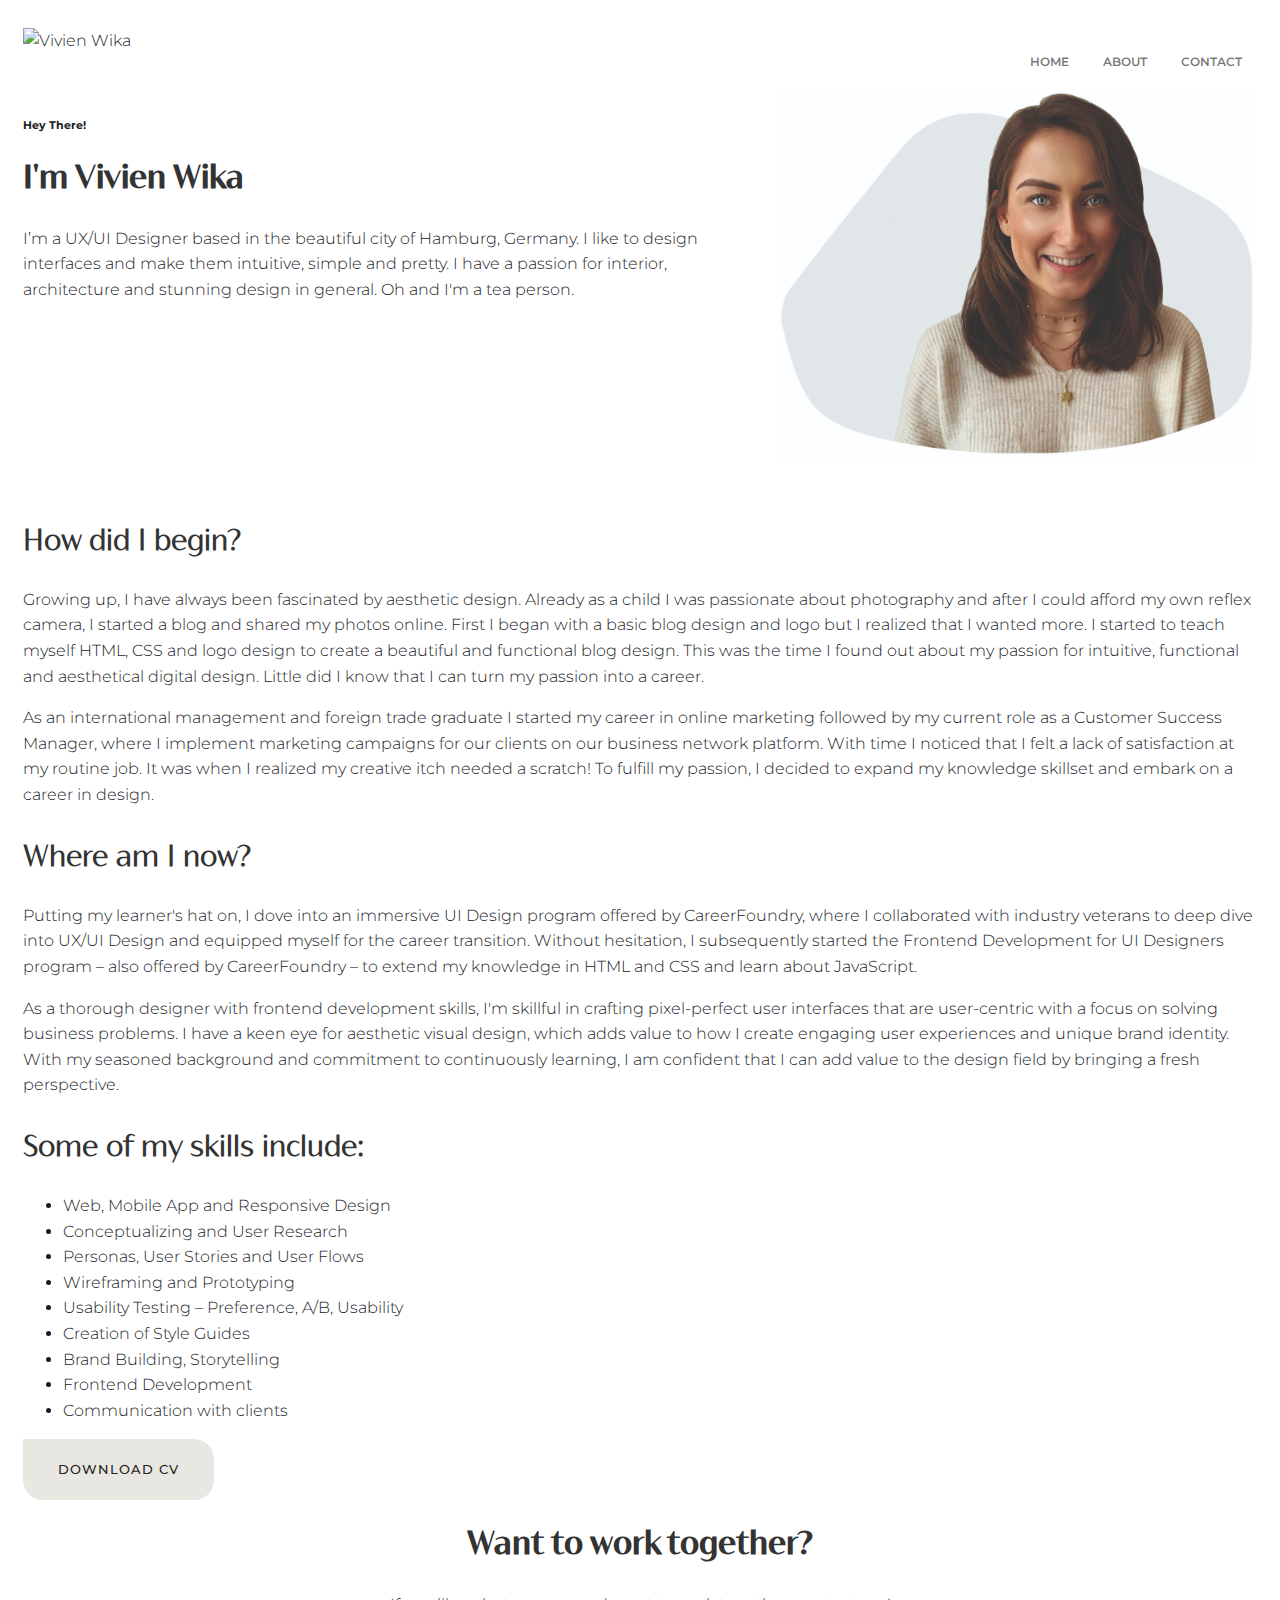
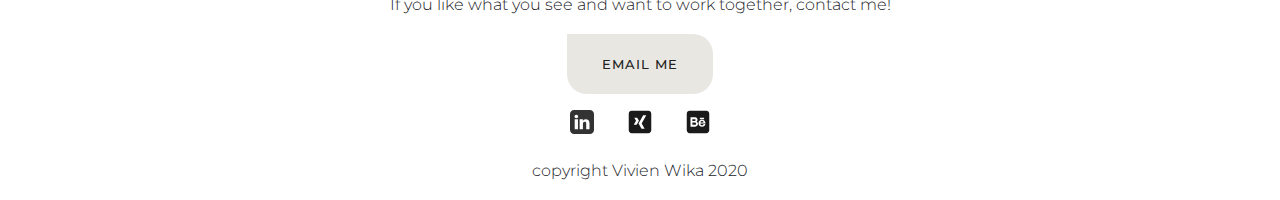
==== commit 4f95b3b8: "update about page with smaller image" ====
--- a/about.html
+++ b/about.html
@@ -25,41 +25,46 @@
 
 <body>
   <!-- For the header -->
-	<header>
+  <header>
 		<!-- For the navigation -->
 		<div class="container">
-			<a href="index.html">
-        				<div class="navtoggle" id="myNavtoggle">
-				<img src="img/logo.png" alt="Vivien Wika" class="logo">
-			</a>
-			<nav>
-				<ul>
-					<li> <a href="index.html">Home</a></li>
-					<li> <a href="about.html">About</a></li>
-					<li> <a href="#contact">Contact</a></li>
-          					<li><a href="javascript:void(0);" class="icon" onclick="myFunction()"><i class="fas fa-bars"></i></a></li>
-				</ul>
-			</nav>
+			<div class="navtoggle" id="myNavtoggle">
+				<a href="index.html">
+					<img src="img/logo.png" alt="Vivien Wika" class="logo">
+				</a>
+				<nav>
+					<ul>
+						<li> <a href="index.html">Home</a></li>
+						<li> <a href="about.html">About</a></li>
+						<li><a href="#contact" onclick="menuToggle()">Contact</a></li>
+						<li><a href="javascript:void(0);" class="icon" onclick="menuToggle()"><i class="fas fa-bars"></i></a></li>
+					</ul>
+				</nav>
+			</div>
 		</div>
 	</header>
 
   <!-- For the main section  -->
   <main>
     <div class="container">
+      <div class="row">
+        <div class="column-col-ld-7">
       <div>
         <div>
           <h6>Hey There!</h6>
           <h2>I'm Vivien Wika</h2>
           <p>I’m a UX/UI Designer based in the beautiful city of Hamburg, Germany. I like to design interfaces and make them intuitive, simple and pretty. I have a passion for interior, architecture and stunning design in general. Oh and I'm a tea
             person.</p>
+                </div>
         </div>
-        <div>
+                </div>
+        <div class="column-col-ld-5">
           <picture>
             <source srcset="img/about/about_page@1x.jpg" media="(max-width:767px)">
             <img src="img/about/about_page@2x.jpg" alt="Vivien Wika">
           </picture>
         </div>
-      </div>
+  </div>
     </div>
 
     <div class="container">
@@ -89,7 +94,7 @@
           <li>Frontend Development</li>
           <li>Communication with clients‍</li>
         </ul>
-        <a href="files/cv.pdf">download my resume</a>
+        <a href="files/cv.pdf" class="button">download CV</a>
       </div>
     </div>
 
@@ -142,7 +147,7 @@
                     <path d="M341.26,236.207c-17.593,0-30.927,11.793-33.213,29.793    h66.129C371.332,248,358.563,236.207,341.26,236.207z" style="fill-rule:evenodd;clip-rule:evenodd;fill:#1A1A1A;" />
                   </g>
                 </g>
-                <g id="Layer_1" />
+                <g id="Layer_2" />
               </svg>
             </a></li>
         </ul>
@@ -153,7 +158,7 @@
     </div>
   </footer>
   <script src="https://code.jquery.com/jquery-3.5.1.min.js" integrity="sha256-9/aliU8dGd2tb6OSsuzixeV4y/faTqgFtohetphbbj0=" crossorigin="anonymous"></script>
-  	<script src="js/scripts.js"></script>
+  <script src="js/scripts.js"></script>
 </body>
 
 </html>
--- a/css/style.css
+++ b/css/style.css
@@ -46,7 +46,6 @@
   src: local('bw-vivant-black bw-vivant-black'), url('bw-vivant-bold.woff') format('woff');
 }
 
-
 img {
   width: 100%;
 }
@@ -56,7 +55,7 @@
 }
 
 body {
-  background-color: #ffffff;
+  background-color: #fff;
   font-family: 'Montserrat', sans-serif;
   font-size: 16px;
   /* Sets the font size to 16px */
@@ -70,12 +69,11 @@
 h1, h2, h3, h4 {
   line-height: 1.4;
   font-family: 'Bw Vivant Light';
-    color: #333333;
+  color: #333;
 }
 
 h1 {
   font-size: 36px;
-
 }
 
 .h1.bold {
@@ -100,7 +98,7 @@
 a {
   color: #1a1b1f;
   text-decoration: none;
-    transition: 0.6s;
+  transition: 0.6s;
 }
 
 a:hover,
@@ -110,7 +108,7 @@
 
 a:visited {
   /* visited link */
-  color: #222222;
+  color: #222;
 }
 
 a:active {
@@ -122,7 +120,7 @@
   display: inline-block;
   /* since the <a> tag is inline by default, we need to change this to inline-block, but more on this in the next exercise */
   background-color: #e9e7e1;
-  color: #222222;
+  color: #222;
   font-size: 13px;
   /* needed to override the default link color */
   font-weight: 500;
@@ -142,8 +140,8 @@
 }
 
 .button:hover {
-  background-color: #333333;
-  color: #ffffff;
+  background-color: #333;
+  color: #fff;
   /* Reduces the opacity of the button to 80% */
   text-decoration: none;
 }
@@ -153,7 +151,7 @@
 }
 
 .button:active {
-  color: #222222;
+  color: #222;
 }
 
 /* Layout styling */
@@ -170,7 +168,7 @@
 #hero {
   text-align: center;
   /* Centers text */
-  }
+}
 
 #work h4 {
   text-align: center;
@@ -185,7 +183,7 @@
 #contact {
   text-align: center;
   /* Centers text */
-  }
+}
 
 .logo {
   max-width: 150px;
@@ -204,7 +202,6 @@
   list-style-type: none;
   padding: 0;
 }
-
 
 nav>ul>li>a {
   font-size: 12px;
@@ -254,13 +251,14 @@
 .navtoggle.responsive nav {
   padding: 24px 0 0;
 }
-.navtoggle.responsive li  {
+
+.navtoggle.responsive li {
   display: block;
   padding: 10px 0;
   border-top: 1px solid #eee;
 }
 
-.navtoggle.responsive li:last-child  {
+.navtoggle.responsive li:last-child {
   padding: 0 0 10px;
 }
 
@@ -296,41 +294,39 @@
   }
 
   .navtoggle li:last-child {
-  display: none;
-}
-
-}
-
+    display: none;
+  }
+}
 
 /* ==============================
 Large devices (1024px or larger)
 ================================= */
 @media only screen and (min-width: 1024px) {
-
   .logo {
     max-width: 400px;
   }
 
   h1 {
     font-size: 54px;
-}
-    #hero {
-      text-align: left;
-          max-width: 1140px;
-          margin-left: auto;
-          margin-right: auto;
-          margin-top: 100px;
-          margin-bottom: 100px;
-      }
-
-  .col-ld-7 {
+  }
+
+  #hero {
+    text-align: left;
+    max-width: 1140px;
+    margin-left: auto;
+    margin-right: auto;
+    margin-top: 100px;
+    margin-bottom: 100px;
+  }
+
+  .column-col-ld-7 {
     width: 60%;
-      float: left;
-      padding-right: 12px;
-  }
-
-  .col-ld-5 {
-      width: 40%;
+    float: left;
+    padding-right: 12px;
+  }
+
+  .column-col-ld-5 {
+    width: 40%;
     float: right;
     min-height: 400px;
     padding-left: 12px;
@@ -342,18 +338,14 @@
     display: table;
   }
 
-
   .container {
     max-width: 1600px;
     margin-left: auto;
     margin-right: auto;
   }
-
-}
-
+}
 
 /* ==============================
 X-large devices (1440px or larger)
 ================================= */
-@media only screen and (min-width: 1440px) {
-}
+@media only screen and (min-width: 1440px) {}
